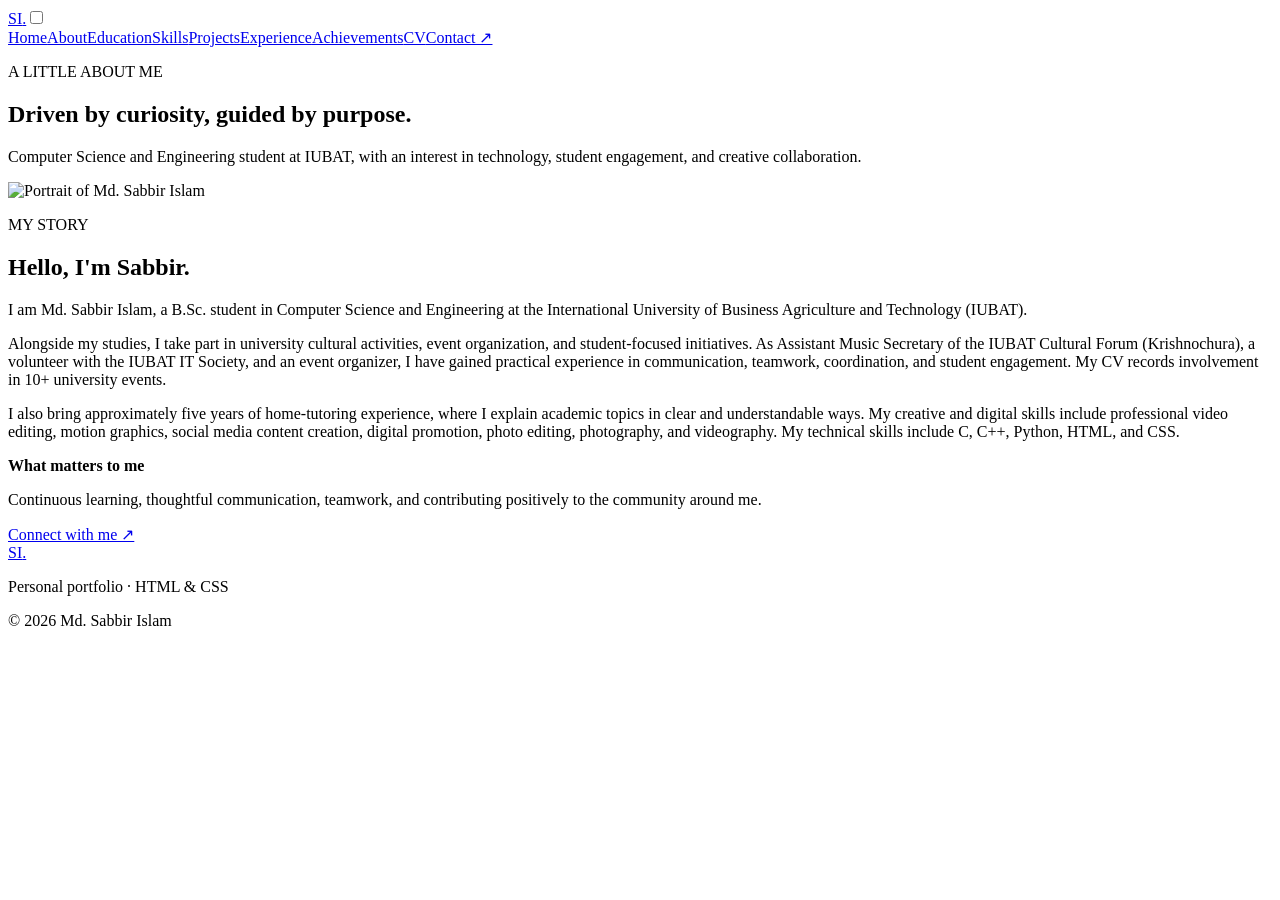
==== about.html @ 70041f08 "Add files via upload" ====
<!DOCTYPE html><html lang="en"><head><meta charset="UTF-8"><meta name="viewport" content="width=device-width, initial-scale=1.0"><meta name="theme-color" content="#06101d"><title>About | Md. Sabbir Islam</title><link rel="stylesheet" href="css/style.css"></head><body>
<header class="site-header"><nav class="nav container" aria-label="Main navigation"><a class="brand" href="index.html">SI<span>.</span></a><input class="nav-toggle" type="checkbox" id="nav-toggle" aria-label="Toggle navigation"><label class="nav-toggle-label" for="nav-toggle"><span></span><span></span><span></span></label><div class="nav-links"><a href="index.html">Home</a><a class="active" href="about.html">About</a><a href="education.html">Education</a><a href="skills.html">Skills</a><a href="projects.html">Projects</a><a href="experience.html">Experience</a><a href="achievements.html">Achievements</a><a href="cv.html">CV</a><a class="nav-contact" href="contact.html">Contact ↗</a></div></nav></header>
<main><section class="page-hero container"><p class="eyebrow">A LITTLE ABOUT ME</p><h1>Driven by curiosity, <span class="accent">guided by purpose.</span></h1><p>Computer Science and Engineering student at IUBAT, with an interest in technology, student engagement, and creative collaboration.</p></section>
<section class="section container about-layout"><div class="about-photo"><img src="images/profile.jpg" alt="Portrait of Md. Sabbir Islam"></div><div class="about-copy"><p class="eyebrow">MY STORY</p><h2>Hello, I'm Sabbir.</h2><p>I am Md. Sabbir Islam, a B.Sc. student in Computer Science and Engineering at the International University of Business Agriculture and Technology (IUBAT).</p><p>Alongside my studies, I take part in university cultural activities, event organization, and student-focused initiatives. As Assistant Music Secretary of the IUBAT Cultural Forum (Krishnochura), a volunteer with the IUBAT IT Society, and an event organizer, I have gained practical experience in communication, teamwork, coordination, and student engagement. My CV records involvement in 10+ university events.</p><p>I also bring approximately five years of home-tutoring experience, where I explain academic topics in clear and understandable ways. My creative and digital skills include professional video editing, motion graphics, social media content creation, digital promotion, photo editing, photography, and videography. My technical skills include C, C++, Python, HTML, and CSS.</p><div class="callout"><strong>What matters to me</strong><p>Continuous learning, thoughtful communication, teamwork, and contributing positively to the community around me.</p></div><a class="button button-primary" href="contact.html">Connect with me ↗</a></div></section></main>
<footer class="footer"><div class="container footer-inner"><a class="brand" href="index.html">SI<span>.</span></a><p>Personal portfolio · HTML &amp; CSS</p><p>© 2026 Md. Sabbir Islam</p></div></footer></body></html>
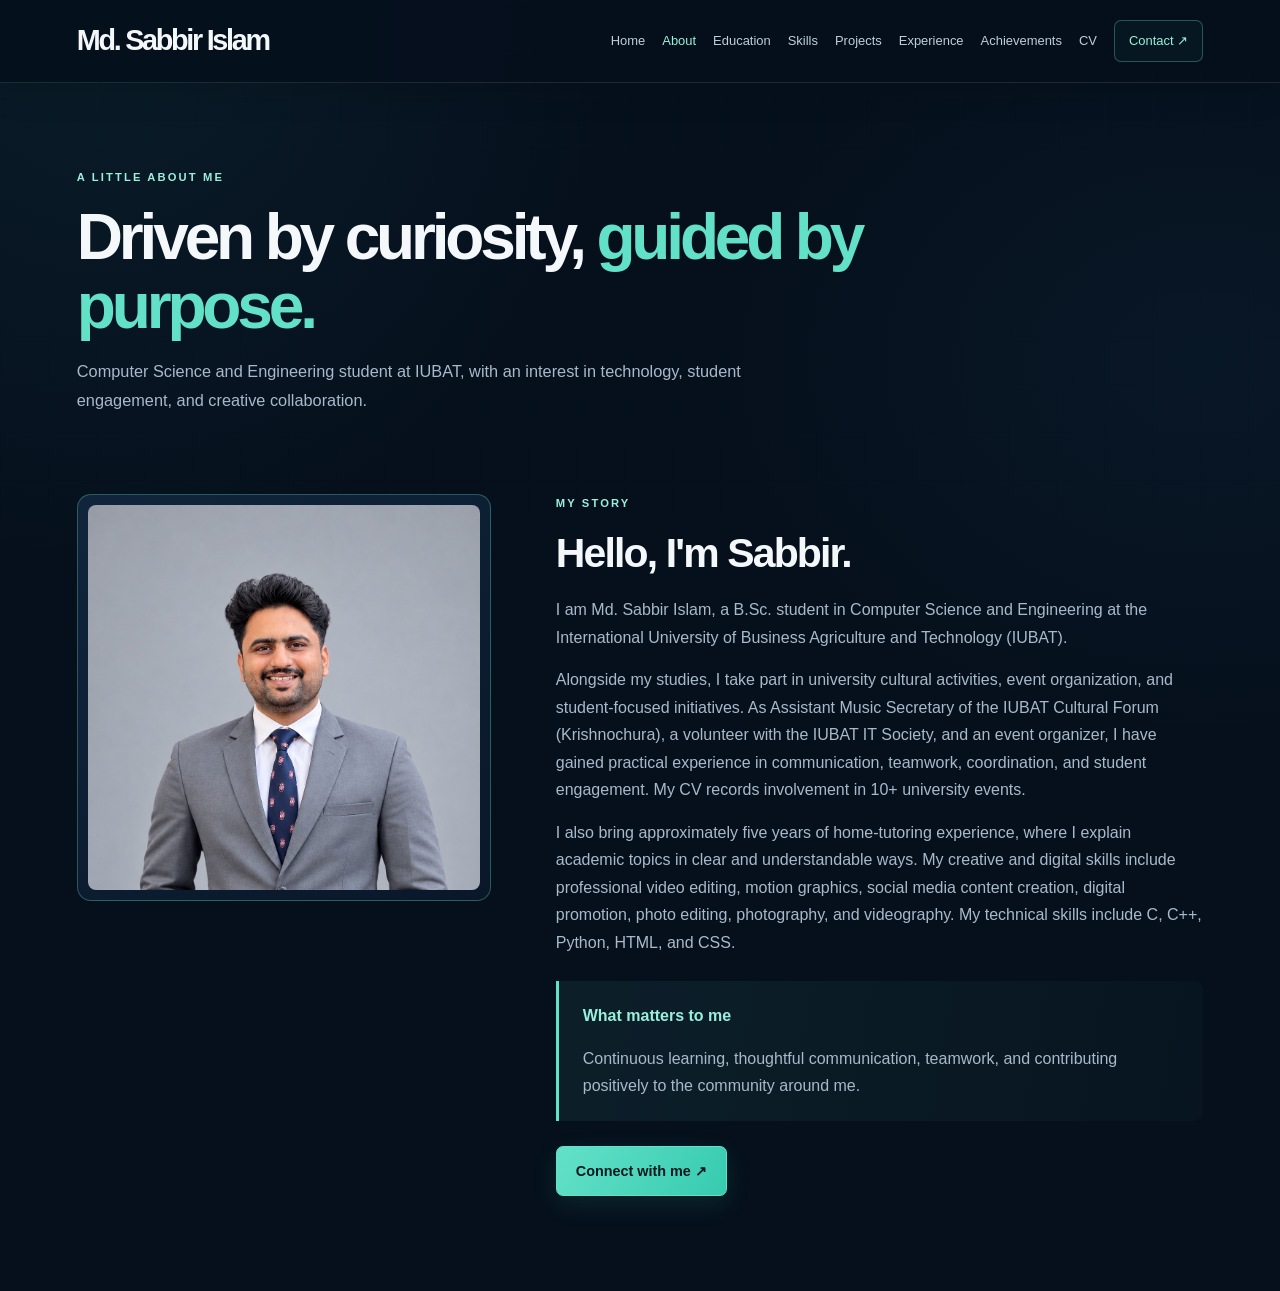
==== commit 2d9a3faf: "Update about.html" ====
--- a/about.html
+++ b/about.html
@@ -1,5 +1,5 @@
 <!DOCTYPE html><html lang="en"><head><meta charset="UTF-8"><meta name="viewport" content="width=device-width, initial-scale=1.0"><meta name="theme-color" content="#06101d"><title>About | Md. Sabbir Islam</title><link rel="stylesheet" href="css/style.css"></head><body>
-<header class="site-header"><nav class="nav container" aria-label="Main navigation"><a class="brand" href="index.html">SI<span>.</span></a><input class="nav-toggle" type="checkbox" id="nav-toggle" aria-label="Toggle navigation"><label class="nav-toggle-label" for="nav-toggle"><span></span><span></span><span></span></label><div class="nav-links"><a href="index.html">Home</a><a class="active" href="about.html">About</a><a href="education.html">Education</a><a href="skills.html">Skills</a><a href="projects.html">Projects</a><a href="experience.html">Experience</a><a href="achievements.html">Achievements</a><a href="cv.html">CV</a><a class="nav-contact" href="contact.html">Contact ↗</a></div></nav></header>
+<header class="site-header"><nav class="nav container" aria-label="Main navigation"><a class="brand" href="index.html">Md. Sabbir Islam</a><input class="nav-toggle" type="checkbox" id="nav-toggle" aria-label="Toggle navigation"><label class="nav-toggle-label" for="nav-toggle"><span></span><span></span><span></span></label><div class="nav-links"><a href="index.html">Home</a><a class="active" href="about.html">About</a><a href="education.html">Education</a><a href="skills.html">Skills</a><a href="projects.html">Projects</a><a href="experience.html">Experience</a><a href="achievements.html">Achievements</a><a href="cv.html">CV</a><a class="nav-contact" href="contact.html">Contact ↗</a></div></nav></header>
 <main><section class="page-hero container"><p class="eyebrow">A LITTLE ABOUT ME</p><h1>Driven by curiosity, <span class="accent">guided by purpose.</span></h1><p>Computer Science and Engineering student at IUBAT, with an interest in technology, student engagement, and creative collaboration.</p></section>
 <section class="section container about-layout"><div class="about-photo"><img src="images/profile.jpg" alt="Portrait of Md. Sabbir Islam"></div><div class="about-copy"><p class="eyebrow">MY STORY</p><h2>Hello, I'm Sabbir.</h2><p>I am Md. Sabbir Islam, a B.Sc. student in Computer Science and Engineering at the International University of Business Agriculture and Technology (IUBAT).</p><p>Alongside my studies, I take part in university cultural activities, event organization, and student-focused initiatives. As Assistant Music Secretary of the IUBAT Cultural Forum (Krishnochura), a volunteer with the IUBAT IT Society, and an event organizer, I have gained practical experience in communication, teamwork, coordination, and student engagement. My CV records involvement in 10+ university events.</p><p>I also bring approximately five years of home-tutoring experience, where I explain academic topics in clear and understandable ways. My creative and digital skills include professional video editing, motion graphics, social media content creation, digital promotion, photo editing, photography, and videography. My technical skills include C, C++, Python, HTML, and CSS.</p><div class="callout"><strong>What matters to me</strong><p>Continuous learning, thoughtful communication, teamwork, and contributing positively to the community around me.</p></div><a class="button button-primary" href="contact.html">Connect with me ↗</a></div></section></main>
-<footer class="footer"><div class="container footer-inner"><a class="brand" href="index.html">SI<span>.</span></a><p>Personal portfolio · HTML &amp; CSS</p><p>© 2026 Md. Sabbir Islam</p></div></footer></body></html>+</body></html>
--- a/css/style.css
+++ b/css/style.css
@@ -0,0 +1,181 @@
+/* Premium Navy + Teal Portfolio Theme — HTML & CSS only */
+:root{
+  --navy-950:#06101d;
+  --navy-900:#091729;
+  --navy-850:#0c1d31;
+  --navy-800:#10253b;
+  --navy-700:#18364d;
+  --teal-500:#36cbb0;
+  --teal-400:#63e1c8;
+  --teal-300:#9af0dc;
+  --teal-soft:rgba(99,225,200,.10);
+  --white:#f4f8fb;
+  --muted:#a9b9c9;
+  --muted-2:#7f94a9;
+  --line:rgba(180,215,225,.13);
+  --line-teal:rgba(99,225,200,.32);
+  --shadow:0 22px 60px rgba(0,0,0,.28);
+}
+*{box-sizing:border-box;margin:0;padding:0}
+html{scroll-behavior:smooth;scroll-padding-top:30px}
+body{
+  font-family:"DM Sans",Arial,sans-serif;
+  color:var(--white);
+  line-height:1.72;
+  background:
+    radial-gradient(ellipse at 8% 0%,rgba(31,104,111,.14),transparent 32rem),
+    radial-gradient(ellipse at 94% 28%,rgba(24,74,105,.12),transparent 30rem),
+    var(--navy-950);
+  overflow-wrap:break-word;
+}
+body:before{
+  content:"";position:fixed;inset:0;pointer-events:none;z-index:-1;opacity:.18;
+  background-image:linear-gradient(rgba(135,190,198,.07) 1px,transparent 1px),linear-gradient(90deg,rgba(135,190,198,.07) 1px,transparent 1px);
+  background-size:48px 48px;
+  mask-image:linear-gradient(to bottom,black,transparent 82%);
+}
+a{color:inherit;text-decoration:none}
+img{max-width:100%}
+.container{width:min(1160px,88%);margin-inline:auto}
+.site-header{position:relative;z-index:10;background:rgba(6,16,29,.91);border-bottom:1px solid var(--line);box-shadow:0 8px 35px rgba(0,0,0,.12)}
+.nav{min-height:82px;display:flex;align-items:center;justify-content:space-between;gap:24px}
+.brand{font-family:Manrope,Arial,sans-serif;font-weight:800;font-size:1.8rem;letter-spacing:-.08em;color:var(--white);white-space:nowrap}
+.brand span,.accent{color:var(--teal-400)}
+.nav-links{display:flex;align-items:center;gap:17px}
+.nav-links a{font-size:.81rem;color:#c0cedb;transition:color .2s ease}
+.nav-links a:hover,.nav-links a.active{color:var(--teal-300)}
+.nav-links .nav-contact{border:1px solid var(--line-teal);padding:9px 14px;border-radius:7px;color:var(--teal-300);background:rgba(54,203,176,.045)}
+.nav-links .nav-contact:hover{background:var(--teal-soft);border-color:var(--teal-400)}
+.nav-toggle{display:none}.nav-toggle-label{display:none}
+.eyebrow{font-size:.7rem;font-weight:700;letter-spacing:.19em;text-transform:uppercase;color:var(--teal-300);margin-bottom:16px}
+.status-dot{display:inline-block;width:7px;height:7px;background:var(--teal-400);border-radius:50%;margin-right:9px;box-shadow:0 0 13px rgba(99,225,200,.65)}
+.hero{display:grid;grid-template-columns:1.1fr .9fr;align-items:center;gap:70px;min-height:640px;padding-top:66px;padding-bottom:78px}
+.hero-intro{font-size:1.2rem;color:#c5d2de;margin-bottom:3px}
+.hero h1,.page-hero h1{font-family:Manrope,Arial,sans-serif;font-size:clamp(2.7rem,5.5vw,5.1rem);line-height:1.08;letter-spacing:-.065em;font-weight:800}
+.hero h2{font-size:1.12rem;font-weight:600;color:#dce6ef;margin-top:20px}
+.muted{color:var(--muted-2);margin:0 7px}
+.hero-description{max-width:570px;color:var(--muted);font-size:1.02rem;margin-top:19px}
+.hero-actions{display:flex;gap:13px;flex-wrap:wrap;margin-top:30px}
+.button{display:inline-flex;align-items:center;justify-content:center;gap:15px;padding:12px 19px;border-radius:7px;font-size:.9rem;font-weight:700;transition:transform .2s ease,background .2s ease,border-color .2s ease,box-shadow .2s ease}
+.button:hover{transform:translateY(-2px)}
+.button-primary{background:linear-gradient(120deg,var(--teal-400),var(--teal-500));color:#061820;border:1px solid var(--teal-400);box-shadow:0 8px 24px rgba(54,203,176,.12)}
+.button-primary:hover{background:var(--teal-300);box-shadow:0 10px 28px rgba(54,203,176,.2)}
+.button-outline{border:1px solid rgba(210,230,238,.24);color:var(--white);background:rgba(255,255,255,.015)}
+.button-outline:hover{border-color:var(--teal-400);color:var(--teal-300)}
+.hero-socials{display:flex;gap:23px;margin-top:35px}
+.hero-socials a{font-size:.83rem;color:#b5c5d3;border-bottom:1px solid transparent;padding-bottom:3px}
+.hero-socials a:hover{color:var(--teal-300);border-color:var(--teal-400)}
+.hero-visual{position:relative;display:flex;justify-content:center;align-items:center;min-height:450px}
+.portrait-frame{width:min(390px,100%);position:relative;padding:11px;border:1px solid var(--line-teal);border-radius:180px 180px 20px 20px;background:linear-gradient(145deg,rgba(99,225,200,.13),rgba(16,37,59,.75) 45%,rgba(255,255,255,.025));box-shadow:var(--shadow);z-index:2}
+.portrait-frame img{display:block;width:100%;height:450px;object-fit:cover;object-position:center 24%;border-radius:170px 170px 13px 13px;filter:saturate(.97)}
+.portrait-glow{position:absolute;inset:10% -8%;background:var(--teal-500);opacity:.12;filter:blur(58px);border-radius:50%;z-index:-1}
+.portrait-caption{position:absolute;bottom:28px;left:-35px;display:flex;gap:12px;align-items:center;background:rgba(12,29,49,.96);border:1px solid var(--line-teal);padding:13px 18px;border-radius:10px;box-shadow:var(--shadow)}
+.caption-mark{font-size:1.5rem;color:var(--teal-300)}
+.portrait-caption strong,.portrait-caption small{display:block}
+.portrait-caption strong{font-size:.85rem}.portrait-caption small{font-size:.72rem;color:var(--muted)}
+.decor{position:absolute;border:1px solid rgba(99,225,200,.25);border-radius:50%}
+.decor-one{width:420px;height:420px}
+.decor-two{width:470px;height:470px;border-color:rgba(180,215,225,.075)}
+.quick-facts{background:linear-gradient(90deg,rgba(12,29,49,.96),rgba(14,37,56,.94),rgba(12,29,49,.96));border-block:1px solid var(--line)}
+.facts-grid{display:grid;grid-template-columns:repeat(4,1fr);padding:26px 0}
+.facts-grid>div{padding:0 25px;border-right:1px solid var(--line)}
+.facts-grid>div:first-child{padding-left:0}.facts-grid>div:last-child{border:0}
+.fact-number,.fact-label{display:block}.fact-number{font-family:Manrope,Arial,sans-serif;font-size:1.7rem;font-weight:800;color:var(--teal-300)}
+.fact-label{font-size:.78rem;color:var(--muted)}
+.section{padding-top:95px;padding-bottom:95px}
+.section-heading{text-align:center;max-width:700px;margin:0 auto 42px}
+.section-heading h2,.about-copy h2,.contact-layout h2{font-family:Manrope,Arial,sans-serif;font-size:clamp(1.8rem,3.2vw,2.8rem);line-height:1.2;letter-spacing:-.045em}
+.section-heading>p:last-child{color:var(--muted);margin-top:13px}
+.feature-grid{display:grid;grid-template-columns:repeat(3,minmax(0,1fr));gap:18px}
+.feature-card{display:block;background:linear-gradient(145deg,rgba(17,38,60,.94),rgba(10,25,42,.96));border:1px solid var(--line);border-radius:13px;padding:27px;min-height:230px;transition:transform .22s ease,border-color .22s ease,background .22s ease,box-shadow .22s ease}
+.feature-card:hover{transform:translateY(-4px);border-color:rgba(99,225,200,.42);background:linear-gradient(145deg,rgba(20,48,69,.98),rgba(12,30,47,.98));box-shadow:0 15px 35px rgba(0,0,0,.16)}
+.card-icon{display:inline-flex;align-items:center;justify-content:center;width:42px;height:42px;border-radius:10px;background:linear-gradient(145deg,rgba(99,225,200,.15),rgba(54,203,176,.045));border:1px solid rgba(99,225,200,.1);color:var(--teal-300);font-size:1.35rem;margin-bottom:20px}
+.feature-card h3{font-family:Manrope,Arial,sans-serif;font-size:1.12rem;margin-bottom:9px}
+.feature-card p{font-size:.9rem;color:var(--muted)}
+.card-link{display:inline-block;margin-top:22px;font-size:.82rem;font-weight:700;color:var(--teal-300)}
+.cta-section{background:linear-gradient(110deg,#0d2136,#0b1a2b 55%,#0d2835);border-block:1px solid var(--line)}
+.cta-inner{display:flex;justify-content:space-between;align-items:center;gap:28px;padding-top:45px;padding-bottom:45px}
+.cta-inner .eyebrow{margin-bottom:8px}
+.cta-inner h2{font-family:Manrope,Arial,sans-serif;font-size:clamp(1.5rem,3vw,2.2rem);letter-spacing:-.04em}
+.cta-inner p:not(.eyebrow){color:var(--muted);margin-top:6px}
+.footer{border-top:1px solid var(--line);background:#050c16}
+.footer-inner{min-height:92px;display:flex;align-items:center;justify-content:space-between;gap:20px}
+.footer-inner p{font-size:.76rem;color:var(--muted-2)}
+.page-hero{padding-top:85px;padding-bottom:45px}
+.page-hero h1{font-size:clamp(2.5rem,5vw,4.4rem);max-width:900px}
+.page-hero>p:last-child{color:var(--muted);font-size:1.02rem;margin-top:16px;max-width:700px}
+.about-layout{display:grid;grid-template-columns:.78fr 1.22fr;gap:65px;align-items:start;padding-top:35px}
+.about-photo{border:1px solid var(--line-teal);border-radius:14px;padding:10px;background:linear-gradient(145deg,var(--navy-800),var(--navy-900));position:sticky;top:25px}
+.about-photo img{display:block;width:100%;max-height:540px;object-fit:cover;object-position:center 24%;border-radius:8px}
+.about-copy p:not(.eyebrow){color:var(--muted);margin:15px 0}
+.about-copy h2{margin-bottom:18px}
+.callout{margin:25px 0;padding:21px 24px;border-left:3px solid var(--teal-400);background:linear-gradient(100deg,rgba(99,225,200,.075),rgba(99,225,200,.025));border-radius:0 9px 9px 0}
+.callout strong{color:var(--teal-300)}.callout p{margin-bottom:0!important}
+.narrow{max-width:850px}
+.timeline{border-left:1px solid rgba(99,225,200,.38);margin-left:10px;padding-left:32px}
+.timeline-item{position:relative;padding:0 0 40px}.timeline-item:last-child{padding-bottom:0}
+.timeline-dot{position:absolute;left:-39px;top:5px;width:13px;height:13px;border-radius:50%;background:var(--teal-400);box-shadow:0 0 0 5px rgba(99,225,200,.1)}
+.timeline-item h2{font-family:Manrope,Arial,sans-serif;font-size:1.35rem;line-height:1.3}
+.timeline-item h3{font-size:.98rem;color:#c6d5e1;margin:8px 0}
+.timeline-item>p:not(.eyebrow){color:var(--muted);margin:10px 0 14px}
+.tags{display:flex;flex-wrap:wrap;gap:7px;margin-top:17px}
+.tag{display:inline-block;border:1px solid rgba(99,225,200,.2);background:rgba(99,225,200,.055);color:#b9eee2;border-radius:100px;padding:5px 10px;font-size:.72rem}
+.skill-grid{grid-template-columns:repeat(2,minmax(0,1fr))}
+.note{font-size:.8rem;color:#91a5b8;margin-top:22px}
+.project-art{height:150px;border-radius:8px;margin-bottom:22px;padding:18px;display:flex;justify-content:space-between;align-items:flex-end;font-family:Manrope,Arial,sans-serif;font-size:2rem;font-weight:800;color:#eaf8f5}
+.project-art span{font-size:.7rem;letter-spacing:.15em}
+.art-one{background:linear-gradient(135deg,#126b65,#142a43)}
+.art-two{background:linear-gradient(135deg,#27546a,#17263d)}
+.art-three{background:linear-gradient(135deg,#286a68,#202a42)}
+.project-card{min-height:360px}
+.cv-panel{background:linear-gradient(145deg,#112b42,#0b1b2d);border:1px solid var(--line-teal);border-radius:15px;padding:38px;text-align:center;box-shadow:var(--shadow)}
+.cv-panel h2{font-family:Manrope,Arial,sans-serif;font-size:1.7rem}
+.cv-panel p{color:var(--muted);margin:13px auto 24px;max-width:600px}
+.cv-panel .card-icon{margin-bottom:15px}
+.contact-layout{display:grid;grid-template-columns:1.2fr .8fr;gap:60px;padding-top:25px}
+.contact-layout h2{margin-bottom:12px}
+.body-copy{color:var(--muted);margin:15px 0 28px}
+.contact-row{display:flex;align-items:center;gap:15px;padding:17px 0;border-bottom:1px solid var(--line)}
+.contact-symbol{display:flex;align-items:center;justify-content:center;width:42px;height:42px;border-radius:10px;background:rgba(99,225,200,.09);border:1px solid rgba(99,225,200,.1);color:var(--teal-300);font-weight:800}
+.contact-row span:nth-child(2){flex:1;min-width:0}
+.contact-row small,.contact-row strong{display:block}
+.contact-row small{font-size:.68rem;letter-spacing:.13em;color:var(--teal-300)}
+.contact-row strong{font-size:.88rem;overflow-wrap:anywhere}
+.arrow{color:var(--teal-300)}
+.contact-aside{align-self:start;padding:28px;border:1px solid var(--line);background:linear-gradient(145deg,#11263c,#0b1a2c);border-radius:13px}
+.contact-aside h3{font-family:Manrope,Arial,sans-serif;font-size:1.3rem}
+.contact-aside p{color:var(--muted);font-size:.9rem;margin-top:12px}
+@media(max-width:1050px){
+ .nav-links{gap:12px}.nav-links a{font-size:.76rem}.hero{gap:40px}
+ .portrait-frame{width:330px}.portrait-frame img{height:400px}
+ .decor-one{width:360px;height:360px}.decor-two{width:410px;height:410px}
+}
+@media(max-width:850px){
+ .nav{min-height:72px;flex-wrap:wrap;padding-block:15px}
+ .nav-toggle-label{display:flex;flex-direction:column;gap:5px;cursor:pointer;padding:8px}
+ .nav-toggle-label span{width:24px;height:2px;background:var(--white);display:block}
+ .nav-links{display:none;flex-basis:100%;flex-direction:column;align-items:stretch;gap:0;padding:8px 0 12px}
+ .nav-links a{padding:10px 2px;font-size:.9rem}
+ .nav-toggle:checked~.nav-links{display:flex}
+ .nav-links .nav-contact{align-self:flex-start;margin-top:7px;padding:8px 13px}
+ .hero{grid-template-columns:1fr;text-align:center;padding-top:55px;gap:30px}
+ .hero-description{margin-inline:auto}.hero-actions,.hero-socials{justify-content:center}
+ .hero-visual{grid-row:1;min-height:400px}.portrait-frame{width:300px}
+ .portrait-frame img{height:370px}.decor-one{width:340px;height:340px}.decor-two{width:380px;height:380px}
+ .feature-grid{grid-template-columns:repeat(2,minmax(0,1fr))}
+ .about-layout{grid-template-columns:1fr;gap:35px}.about-photo{position:static;max-width:390px;margin:auto}
+ .about-photo img{max-height:430px}.contact-layout{grid-template-columns:1fr;gap:30px}
+}
+@media(max-width:560px){
+ .container{width:90%}.hero{min-height:auto;padding-bottom:55px}.hero h1{font-size:2.8rem}.hero h2{font-size:1rem}
+ .hero-visual{min-height:340px}.portrait-frame{width:250px}.portrait-frame img{height:310px}
+ .portrait-caption{left:-18px;bottom:18px;padding:10px 12px}.portrait-caption small{font-size:.64rem}
+ .decor-one{width:290px;height:290px}.decor-two{width:320px;height:320px}
+ .facts-grid{grid-template-columns:repeat(2,1fr);gap:20px}.facts-grid>div{padding:0 12px!important;border-right:0}
+ .fact-number{font-size:1.5rem}.section{padding-top:65px;padding-bottom:65px}
+ .feature-grid,.skill-grid{grid-template-columns:1fr}.feature-card{min-height:auto}
+ .cta-inner{align-items:flex-start;flex-direction:column}
+ .footer-inner{padding:22px 0;flex-wrap:wrap}.footer-inner p{width:100%}
+ .page-hero{padding-top:58px;padding-bottom:25px}.page-hero h1{font-size:2.7rem}
+ .contact-layout{padding-top:15px}.cv-panel{padding:25px 18px}
+}
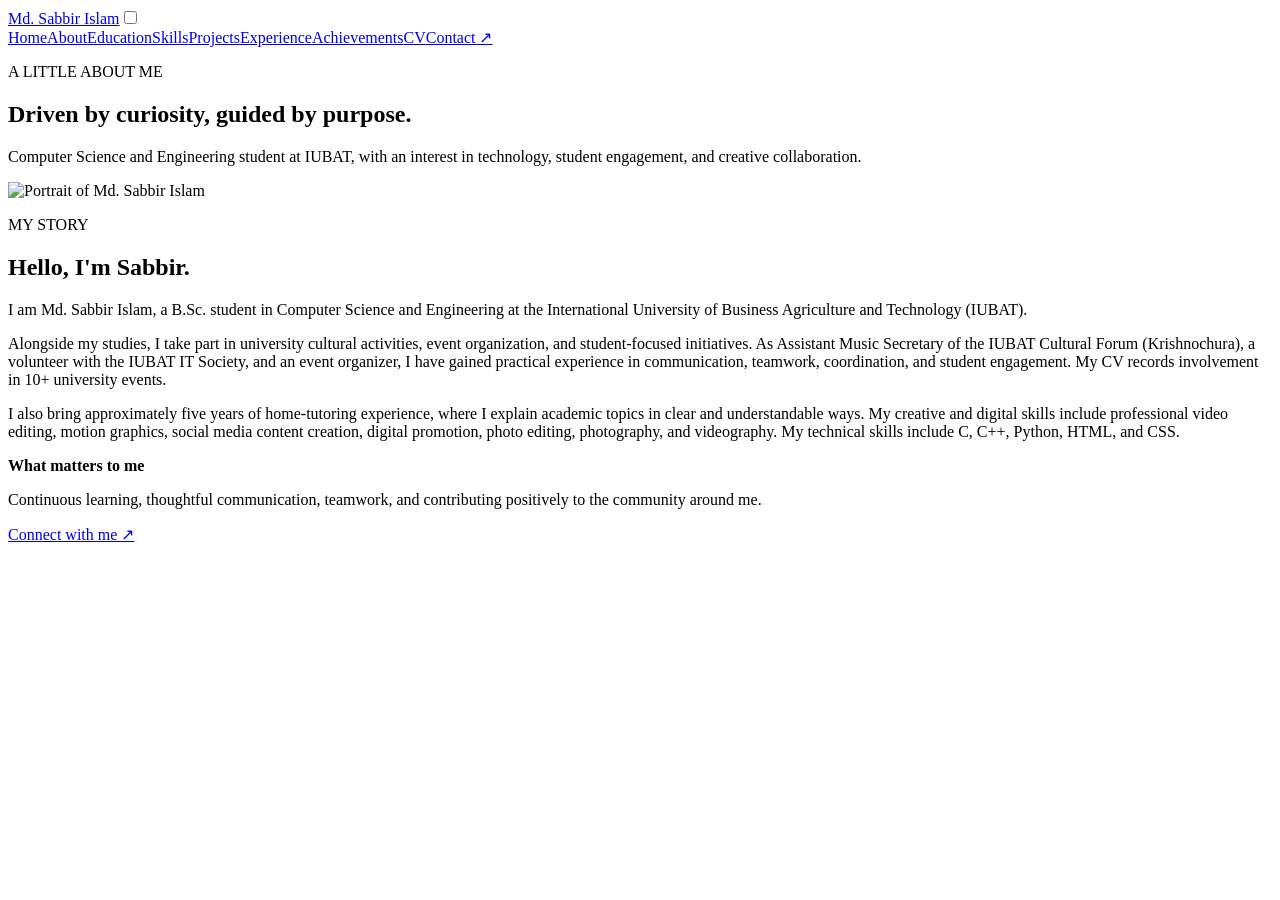
==== commit 77cacfb7: "Add files via upload" ====
--- a/about.html
+++ b/about.html
@@ -2,4 +2,4 @@
 <header class="site-header"><nav class="nav container" aria-label="Main navigation"><a class="brand" href="index.html">Md. Sabbir Islam</a><input class="nav-toggle" type="checkbox" id="nav-toggle" aria-label="Toggle navigation"><label class="nav-toggle-label" for="nav-toggle"><span></span><span></span><span></span></label><div class="nav-links"><a href="index.html">Home</a><a class="active" href="about.html">About</a><a href="education.html">Education</a><a href="skills.html">Skills</a><a href="projects.html">Projects</a><a href="experience.html">Experience</a><a href="achievements.html">Achievements</a><a href="cv.html">CV</a><a class="nav-contact" href="contact.html">Contact ↗</a></div></nav></header>
 <main><section class="page-hero container"><p class="eyebrow">A LITTLE ABOUT ME</p><h1>Driven by curiosity, <span class="accent">guided by purpose.</span></h1><p>Computer Science and Engineering student at IUBAT, with an interest in technology, student engagement, and creative collaboration.</p></section>
 <section class="section container about-layout"><div class="about-photo"><img src="images/profile.jpg" alt="Portrait of Md. Sabbir Islam"></div><div class="about-copy"><p class="eyebrow">MY STORY</p><h2>Hello, I'm Sabbir.</h2><p>I am Md. Sabbir Islam, a B.Sc. student in Computer Science and Engineering at the International University of Business Agriculture and Technology (IUBAT).</p><p>Alongside my studies, I take part in university cultural activities, event organization, and student-focused initiatives. As Assistant Music Secretary of the IUBAT Cultural Forum (Krishnochura), a volunteer with the IUBAT IT Society, and an event organizer, I have gained practical experience in communication, teamwork, coordination, and student engagement. My CV records involvement in 10+ university events.</p><p>I also bring approximately five years of home-tutoring experience, where I explain academic topics in clear and understandable ways. My creative and digital skills include professional video editing, motion graphics, social media content creation, digital promotion, photo editing, photography, and videography. My technical skills include C, C++, Python, HTML, and CSS.</p><div class="callout"><strong>What matters to me</strong><p>Continuous learning, thoughtful communication, teamwork, and contributing positively to the community around me.</p></div><a class="button button-primary" href="contact.html">Connect with me ↗</a></div></section></main>
-</body></html>
+</body></html>
